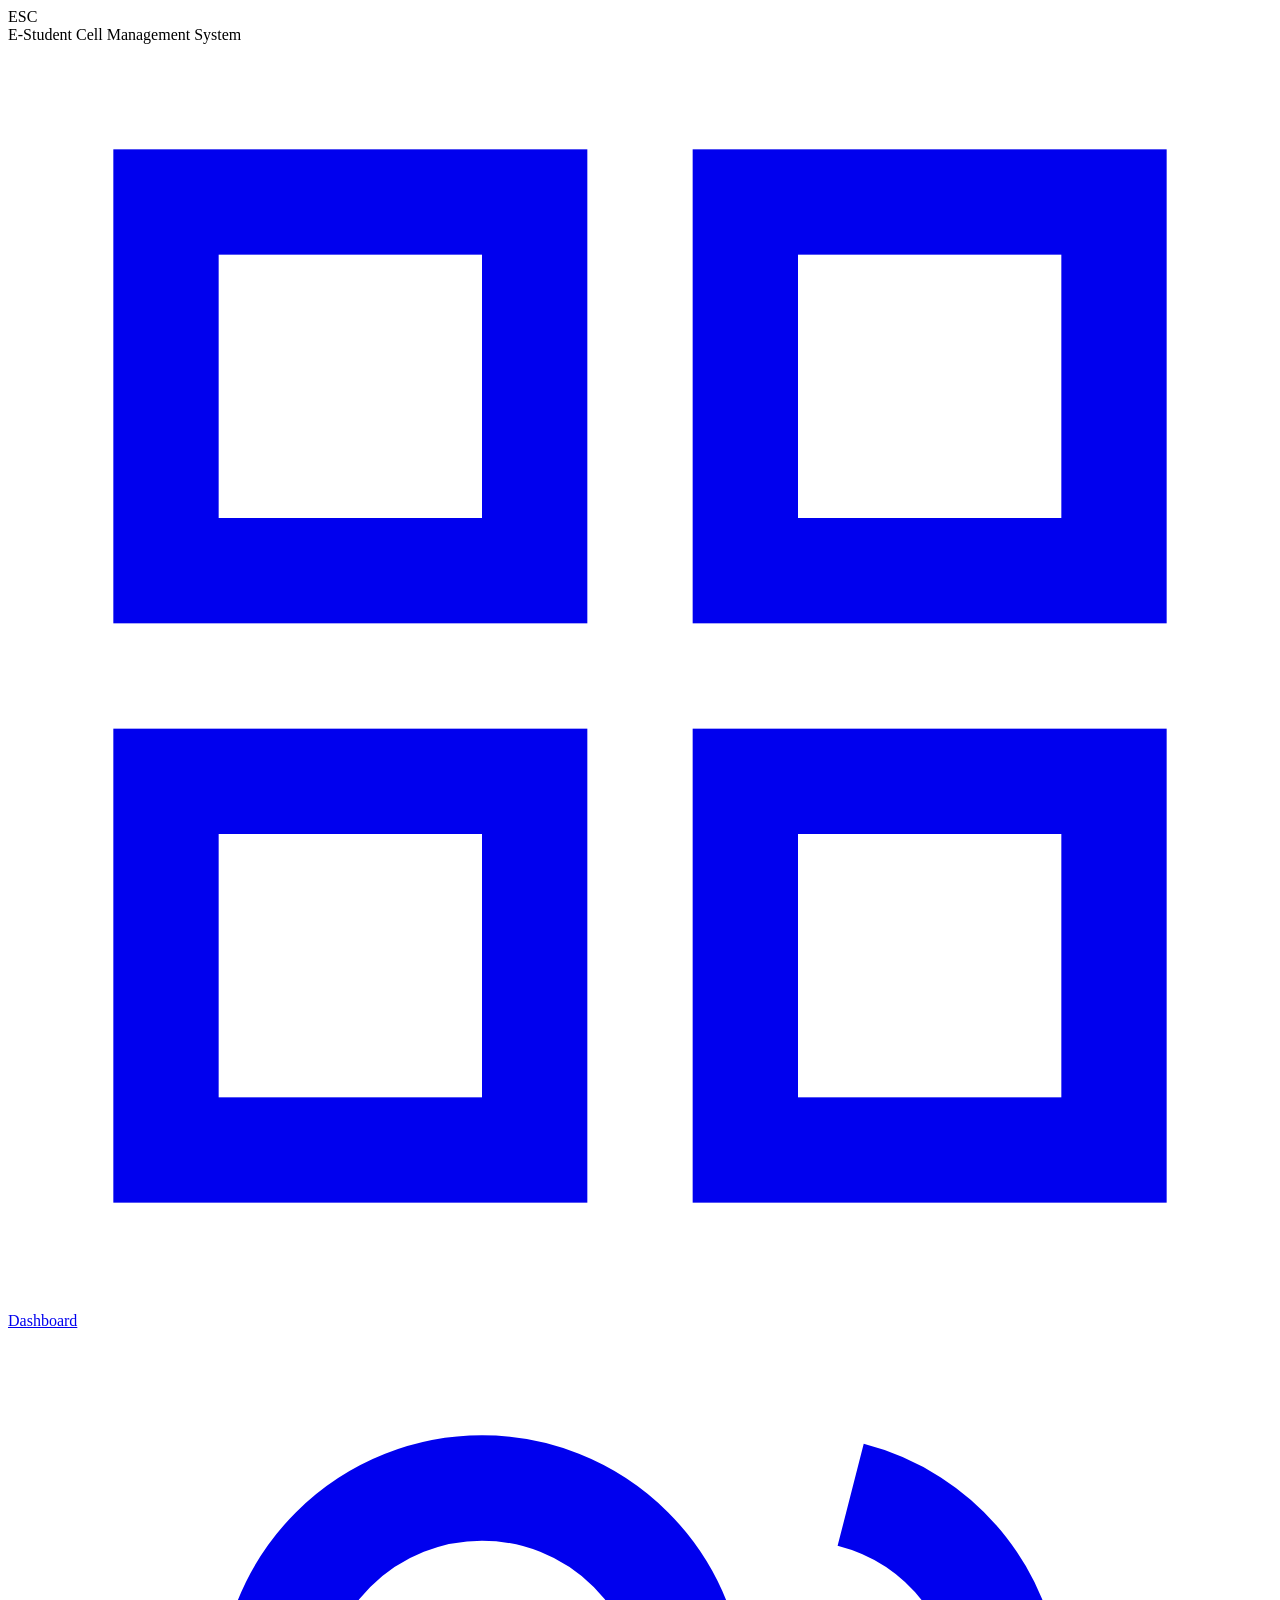
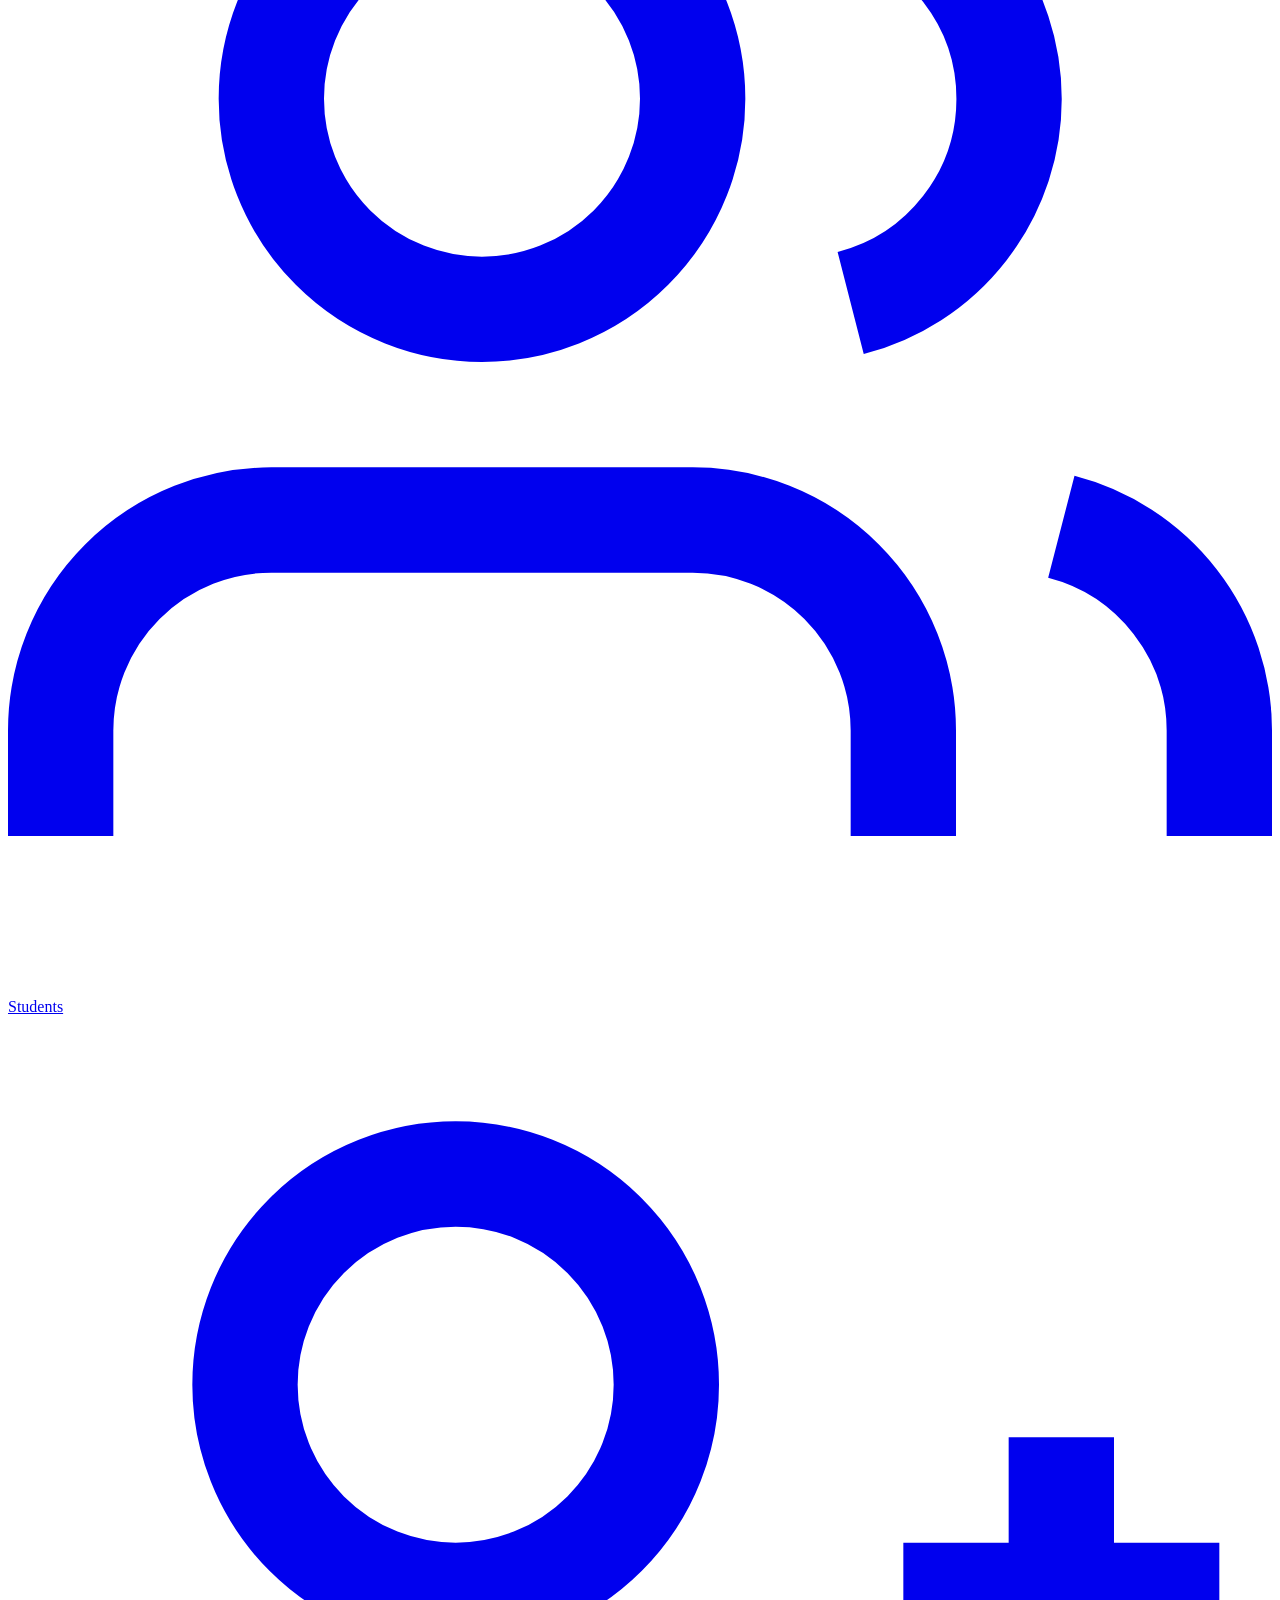
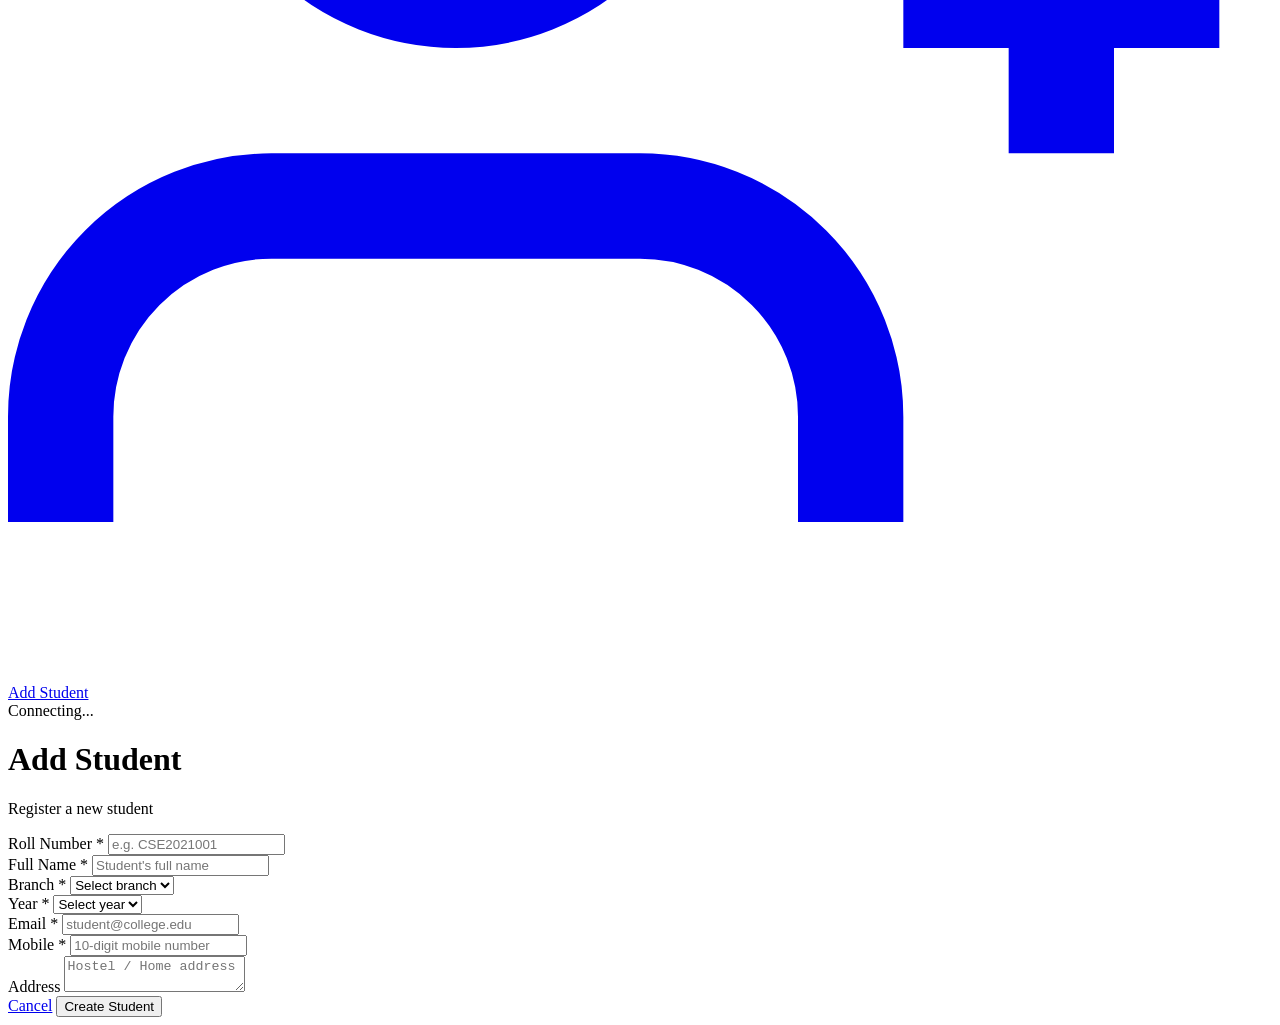
==== frontend/add-student.html @ ac617333 "frontend demo" ====
<!DOCTYPE html>
<html lang="en">
<head>
  <meta charset="UTF-8" />
  <meta name="viewport" content="width=device-width, initial-scale=1.0"/>
  <title>Add Student — E-Student Cell</title>
  <link rel="stylesheet" href="css/style.css" />
  <link href="https://fonts.googleapis.com/css2?family=Syne:wght@400;600;700;800&family=DM+Mono:wght@400;500&family=Instrument+Sans:wght@400;500;600&display=swap" rel="stylesheet"/>
</head>
<body>

  <div class="app-shell">
    <aside class="sidebar">
      <div class="sidebar-brand">
        <div class="brand-mark">ESC</div>
        <div class="brand-text">
          <span class="brand-title">E-Student Cell</span>
          <span class="brand-sub">Management System</span>
        </div>
      </div>
      <nav class="sidebar-nav">
        <a href="index.html" class="nav-item">
          <svg viewBox="0 0 24 24" fill="none" stroke="currentColor" stroke-width="2"><rect x="3" y="3" width="7" height="7"/><rect x="14" y="3" width="7" height="7"/><rect x="3" y="14" width="7" height="7"/><rect x="14" y="14" width="7" height="7"/></svg>
          Dashboard
        </a>
        <a href="students.html" class="nav-item">
          <svg viewBox="0 0 24 24" fill="none" stroke="currentColor" stroke-width="2"><path d="M17 21v-2a4 4 0 0 0-4-4H5a4 4 0 0 0-4 4v2"/><circle cx="9" cy="7" r="4"/><path d="M23 21v-2a4 4 0 0 0-3-3.87"/><path d="M16 3.13a4 4 0 0 1 0 7.75"/></svg>
          Students
        </a>
        <a href="add-student.html" class="nav-item active">
          <svg viewBox="0 0 24 24" fill="none" stroke="currentColor" stroke-width="2"><path d="M16 21v-2a4 4 0 0 0-4-4H5a4 4 0 0 0-4 4v2"/><circle cx="8.5" cy="7" r="4"/><line x1="20" y1="8" x2="20" y2="14"/><line x1="23" y1="11" x2="17" y2="11"/></svg>
          Add Student
        </a>
      </nav>
      <div class="sidebar-footer">
        <div class="api-status" id="apiStatus">
          <span class="status-dot"></span>
          <span class="status-text">Connecting...</span>
        </div>
      </div>
    </aside>

    <main class="main-content">
      <header class="page-header">
        <div>
          <h1 class="page-title">Add Student</h1>
          <p class="page-subtitle">Register a new student</p>
        </div>
      </header>

      <div class="form-card">
        <div id="formAlert"></div>

        <div class="form-grid">
          <div class="form-group">
            <label class="form-label">Roll Number <span class="required">*</span></label>
            <input type="text" id="roll_number" class="form-input" placeholder="e.g. CSE2021001" />
          </div>
          <div class="form-group">
            <label class="form-label">Full Name <span class="required">*</span></label>
            <input type="text" id="name" class="form-input" placeholder="Student's full name" />
          </div>
          <div class="form-group">
            <label class="form-label">Branch <span class="required">*</span></label>
            <select id="branch" class="form-input">
              <option value="">Select branch</option>
              <option value="CSE">CSE</option>
              <option value="ECE">ECE</option>
              <option value="ME">ME</option>
              <option value="CE">CE</option>
              <option value="EE">EE</option>
            </select>
          </div>
          <div class="form-group">
            <label class="form-label">Year <span class="required">*</span></label>
            <select id="year" class="form-input">
              <option value="">Select year</option>
              <option value="1">1st Year</option>
              <option value="2">2nd Year</option>
              <option value="3">3rd Year</option>
              <option value="4">4th Year</option>
            </select>
          </div>
          <div class="form-group">
            <label class="form-label">Email <span class="required">*</span></label>
            <input type="email" id="email" class="form-input" placeholder="student@college.edu" />
          </div>
          <div class="form-group">
            <label class="form-label">Mobile <span class="required">*</span></label>
            <input type="text" id="mobile" class="form-input" placeholder="10-digit mobile number" />
          </div>
          <div class="form-group form-group-full">
            <label class="form-label">Address</label>
            <textarea id="address" class="form-input form-textarea" placeholder="Hostel / Home address"></textarea>
          </div>
        </div>

        <div class="form-actions">
          <a href="students.html" class="btn btn-ghost">Cancel</a>
          <button class="btn btn-primary" id="submitBtn">Create Student</button>
        </div>
      </div>
    </main>
  </div>

  <script src="js/api.js"></script>
  <script src="js/pages/add-student.js"></script>
</body>
</html>
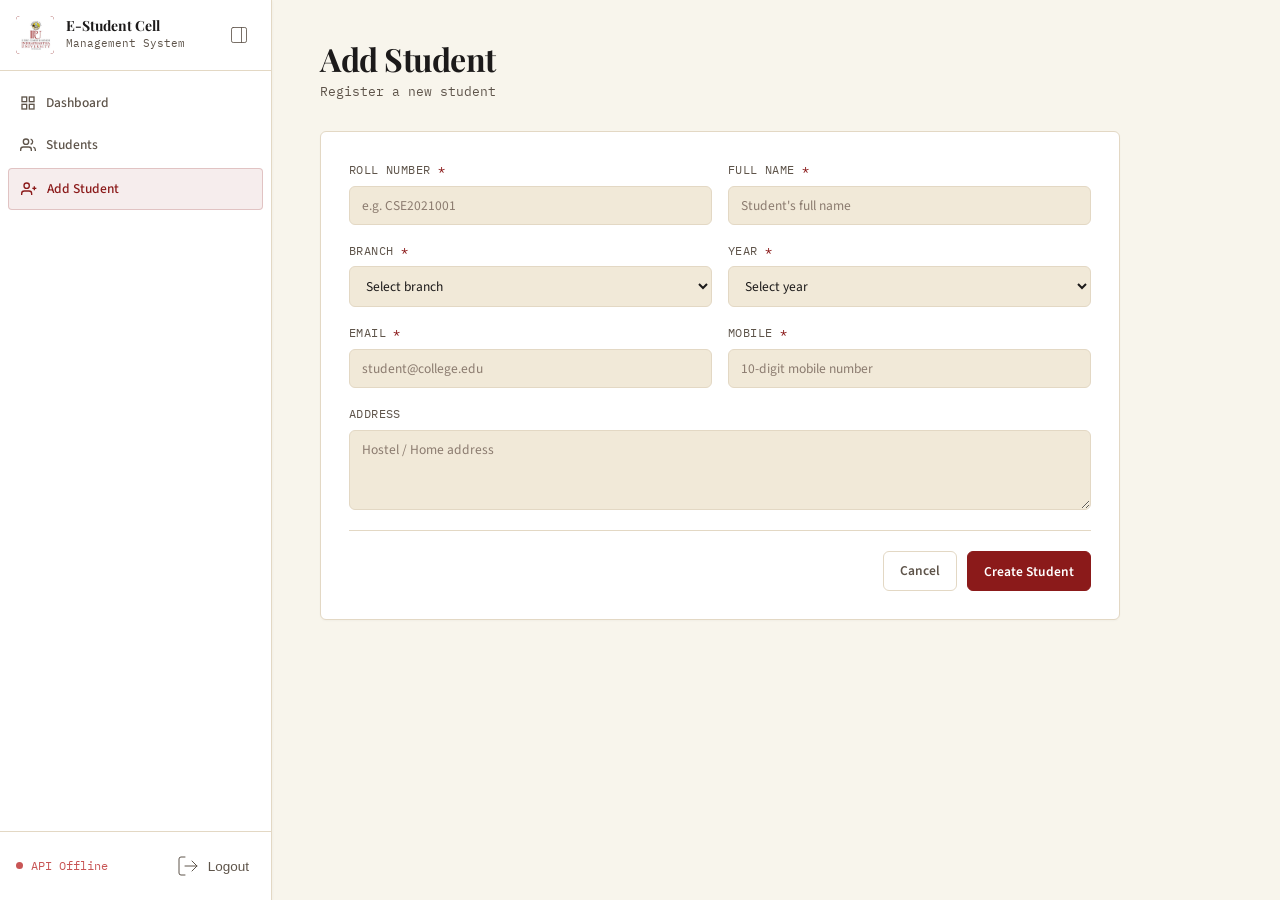
==== commit 263271c6: "Frontend" ====
--- a/frontend/add-student.html
+++ b/frontend/add-student.html
@@ -2,49 +2,65 @@
 <html lang="en">
 <head>
   <meta charset="UTF-8" />
+  <link rel="icon" type="image/jpeg" href="ipu.jpg"/>
   <meta name="viewport" content="width=device-width, initial-scale=1.0"/>
   <title>Add Student — E-Student Cell</title>
   <link rel="stylesheet" href="css/style.css" />
-  <link href="https://fonts.googleapis.com/css2?family=Syne:wght@400;600;700;800&family=DM+Mono:wght@400;500&family=Instrument+Sans:wght@400;500;600&display=swap" rel="stylesheet"/>
+  <link href="https://fonts.googleapis.com/css2?family=Playfair+Display:wght@400;600;700&family=Source+Sans+3:wght@400;500;600&family=IBM+Plex+Mono:wght@400;500&display=swap" rel="stylesheet"/>
 </head>
 <body>
 
   <div class="app-shell">
     <aside class="sidebar">
       <div class="sidebar-brand">
-        <div class="brand-mark">ESC</div>
-        <div class="brand-text">
-          <span class="brand-title">E-Student Cell</span>
-          <span class="brand-sub">Management System</span>
+        <div class="sidebar-brand-info">
+          <div class="brand-mark">
+            <img src="ipu.jpg" alt="ESC Logo" class="brand-logo"/>
+          </div>
+          <div class="brand-text">
+            <span class="brand-title">E-Student Cell</span>
+            <span class="brand-sub">Management System</span>
+          </div>
         </div>
+        <button class="sidebar-toggle" id="sidebarToggle" aria-label="Toggle Sidebar">
+          <svg xmlns="http://www.w3.org/2000/svg" width="24" height="24" viewBox="0 0 24 24" fill="none" stroke="currentColor" stroke-width="1" stroke-linecap="round" stroke-linejoin="round"><rect width="18" height="18" x="3" y="3" rx="2"/><path d="M15 3v18"/></svg>
+        </button>
       </div>
       <nav class="sidebar-nav">
         <a href="index.html" class="nav-item">
           <svg viewBox="0 0 24 24" fill="none" stroke="currentColor" stroke-width="2"><rect x="3" y="3" width="7" height="7"/><rect x="14" y="3" width="7" height="7"/><rect x="3" y="14" width="7" height="7"/><rect x="14" y="14" width="7" height="7"/></svg>
-          Dashboard
+          <span class="nav-item-label">Dashboard</span>
         </a>
         <a href="students.html" class="nav-item">
           <svg viewBox="0 0 24 24" fill="none" stroke="currentColor" stroke-width="2"><path d="M17 21v-2a4 4 0 0 0-4-4H5a4 4 0 0 0-4 4v2"/><circle cx="9" cy="7" r="4"/><path d="M23 21v-2a4 4 0 0 0-3-3.87"/><path d="M16 3.13a4 4 0 0 1 0 7.75"/></svg>
-          Students
+          <span class="nav-item-label">Students</span>
         </a>
         <a href="add-student.html" class="nav-item active">
           <svg viewBox="0 0 24 24" fill="none" stroke="currentColor" stroke-width="2"><path d="M16 21v-2a4 4 0 0 0-4-4H5a4 4 0 0 0-4 4v2"/><circle cx="8.5" cy="7" r="4"/><line x1="20" y1="8" x2="20" y2="14"/><line x1="23" y1="11" x2="17" y2="11"/></svg>
-          Add Student
+          <span class="nav-item-label">Add Student</span>
         </a>
       </nav>
       <div class="sidebar-footer">
-        <div class="api-status" id="apiStatus">
-          <span class="status-dot"></span>
-          <span class="status-text">Connecting...</span>
+        <div class="sidebar-footer-content">
+          <div class="api-status" id="apiStatus">
+            <span class="status-dot"></span>
+            <span class="status-text">Connecting...</span>
+          </div>
+          <button class="logout-btn" id="logoutBtn" aria-label="Logout">
+            <svg xmlns="http://www.w3.org/2000/svg" width="24" height="24" viewBox="0 0 24 24" fill="none" stroke="currentColor" stroke-width="1" stroke-linecap="round" stroke-linejoin="round"><path d="m16 17 5-5-5-5"/><path d="M21 12H9"/><path d="M9 21H5a2 2 0 0 1-2-2V5a2 2 0 0 1 2-2h4"/></svg>
+            <span class="logout-text">Logout</span>
+          </button>
         </div>
       </div>
     </aside>
 
     <main class="main-content">
       <header class="page-header">
-        <div>
-          <h1 class="page-title">Add Student</h1>
-          <p class="page-subtitle">Register a new student</p>
+        <div class="header-left">
+          <div>
+            <h1 class="page-title">Add Student</h1>
+            <p class="page-subtitle">Register a new student</p>
+          </div>
         </div>
       </header>
 
@@ -64,11 +80,11 @@
             <label class="form-label">Branch <span class="required">*</span></label>
             <select id="branch" class="form-input">
               <option value="">Select branch</option>
-              <option value="CSE">CSE</option>
-              <option value="ECE">ECE</option>
-              <option value="ME">ME</option>
-              <option value="CE">CE</option>
-              <option value="EE">EE</option>
+              <option value="AIDS">AIDS</option>
+              <option value="AIML">AIML</option>
+              <option value="AR">AR</option>
+              <option value="IIOT">IIOT</option>
+              
             </select>
           </div>
           <div class="form-group">
--- a/frontend/css/style.css
+++ b/frontend/css/style.css
@@ -0,0 +1,1224 @@
+
+:root {
+  /* Color System - Warm Editorial Palette */
+  --bg: #F8F5EC;
+  --bg-2: #FFFFFF;
+  --bg-3: #F1E9D8;
+  --border: #E3D8C4;
+  --border-light: #E3D8C4;
+  --text: #1C1A1A;
+  --text-muted: #5E544A;
+  --text-dim: #8B7B6F;
+  --accent: #8B1A1A;
+  --accent-dim: rgba(139, 26, 26, 0.08);
+  --accent-hover: #A63030;
+  --accent-secondary: #C8A243;
+  --danger: #C85555;
+  --danger-dim: rgba(200, 85, 85, 0.1);
+  --success: #4A7C59;
+  --success-dim: rgba(74, 124, 89, 0.1);
+  --sidebar-w-expanded: 272px;
+  --sidebar-w-collapsed: 76px;
+  --sidebar-w: var(--sidebar-w-expanded);
+  --radius: 6px;
+  --font-display: 'Playfair Display', serif;
+  --font-body: 'Source Sans 3', sans-serif;
+  --font-mono: 'IBM Plex Mono', monospace;
+}
+
+*, *::before, *::after { box-sizing: border-box; margin: 0; padding: 0; }
+
+body {
+  background: var(--bg);
+  color: var(--text);
+  font-family: var(--font-body);
+  font-size: 15px;
+  line-height: 1.65;
+  min-height: 100vh;
+  position: relative;
+}
+
+/* Mobile sidebar overlay backdrop */
+@media (max-width: 980px) {
+  body::before {
+    content: '';
+    position: fixed;
+    inset: 0;
+    background: rgba(0, 0, 0, 0);
+    pointer-events: none;
+    transition: background 0.3s ease, pointer-events 0.3s ease;
+    z-index: 99;
+  }
+  
+  body.sidebar-open::before {
+    background: rgba(0, 0, 0, 0.25);
+    pointer-events: all;
+  }
+}
+
+a { color: inherit; text-decoration: none; }
+
+.app-shell {
+  display: flex;
+  min-height: 100vh;
+}
+
+.sidebar {
+  width: var(--sidebar-w);
+  background: var(--bg-2);
+  border-right: 1px solid var(--border);
+  display: flex;
+  flex-direction: column;
+  position: fixed;
+  top: 0; left: 0; bottom: 0;
+  z-index: 50;
+  transition: width 0.3s cubic-bezier(0.4, 0, 0.2, 1);
+  box-shadow: 0 1px 3px rgba(28, 26, 26, 0.05);
+  overflow: hidden;
+}
+
+.sidebar.collapsed {
+  --sidebar-w: var(--sidebar-w-collapsed);
+}
+
+.sidebar.hidden {
+  transform: translateX(-100%);
+}
+
+.sidebar.mobile-drawer {
+  position: fixed;
+  width: 100%;
+  max-width: 320px;
+  transform: translateX(-100%);
+  transition: transform 0.3s cubic-bezier(0.4, 0, 0.2, 1);
+  z-index: 999;
+}
+
+.sidebar.mobile-drawer.visible {
+  transform: translateX(0);
+}
+
+.sidebar-brand {
+  display: flex;
+  align-items: center;
+  gap: 12px;
+  padding: 16px;
+  border-bottom: 1px solid var(--border);
+  justify-content: space-between;
+  flex-shrink: 0;
+  transition: padding 0.3s cubic-bezier(0.4, 0, 0.2, 1), justify-content 0.3s cubic-bezier(0.4, 0, 0.2, 1);
+}
+
+.sidebar.collapsed .sidebar-brand {
+  justify-content: center;
+  padding: 16px 12px;
+  gap: 0;
+}
+
+.sidebar-brand-info {
+  display: flex;
+  align-items: center;
+  gap: 12px;
+  min-width: 0;
+  flex: 1;
+  transition: flex 0.3s cubic-bezier(0.4, 0, 0.2, 1);
+}
+
+.sidebar.collapsed .sidebar-brand-info {
+  flex: 0;
+  gap: 0;
+  justify-content: center;
+}
+
+.brand-text {
+  display: flex;
+  flex-direction: column;
+  transition: opacity 0.2s;
+}
+
+.sidebar.collapsed .brand-text {
+  display: none;
+}
+
+.sidebar-toggle {
+  background: none;
+  border: none;
+  color: var(--text-muted);
+  cursor: pointer;
+  padding: 6px;
+  border-radius: 8px;
+  transition: all 0.2s;
+  display: flex;
+  align-items: center;
+  justify-content: center;
+  flex-shrink: 0;
+}
+
+.sidebar-toggle:hover {
+  color: var(--accent);
+}
+
+.sidebar-toggle:active {
+  background: var(--accent-dim);
+}
+
+.sidebar-toggle svg {
+  width: 20px;
+  height: 20px;
+}
+
+.sidebar.collapsed .sidebar-toggle {
+  width: 40px;
+  height: 40px;
+  padding: 8px;
+  background: transparent;
+  border-radius: 10px;
+  transition: all 0.2s;
+  display: none;
+}
+
+.sidebar.collapsed .sidebar-brand:hover .sidebar-toggle {
+  display: flex;
+}
+
+.sidebar.collapsed .sidebar-toggle:hover {
+  color: var(--accent);
+}
+
+.brand-mark {
+  width: 38px;
+  height: 38px;
+  background: var(--accent);
+  color: #FFFFFF;
+  font-family: var(--font-display);
+  font-weight: 700;
+  font-size: 16px;
+  display: flex;
+  align-items: center;
+  justify-content: center;
+  border-radius: 4px;
+  flex-shrink: 0;
+  letter-spacing: 0.5px;
+  overflow: hidden;
+}
+
+.brand-logo {
+  width: 100%;
+  height: 100%;
+  border-radius: 4px;
+  object-fit: cover;
+}
+.brand-text {
+  display: flex;
+  flex-direction: column;
+}
+
+.brand-title {
+  font-family: var(--font-display);
+  font-weight: 700;
+  font-size: 14px;
+  color: var(--text);
+  line-height: 1.2;
+}
+
+.brand-sub {
+  font-size: 11px;
+  color: var(--text-muted);
+  font-family: var(--font-mono);
+}
+
+.sidebar-nav {
+  padding: 12px 8px;
+  display: flex;
+  flex-direction: column;
+  gap: 2px;
+  flex: 1;
+  overflow-y: auto;
+}
+
+.sidebar.collapsed .sidebar-nav {
+  padding: 8px 6px;
+}
+
+.nav-item {
+  display: flex;
+  align-items: center;
+  gap: 10px;
+  padding: 9px 12px;
+  border-radius: 4px;
+  color: var(--text-muted);
+  font-size: 13.5px;
+  font-weight: 500;
+  transition: all 0.2s;
+  cursor: pointer;
+}
+
+.sidebar.collapsed .nav-item {
+  padding: 9px 16px;
+  justify-content: center;
+  gap: 0;
+}
+
+.nav-item svg {
+  width: 16px;
+  height: 16px;
+  flex-shrink: 0;
+}
+
+.nav-item-label {
+  white-space: nowrap;
+  overflow: hidden;
+  text-overflow: ellipsis;
+  transition: opacity 0.2s;
+}
+
+.sidebar.collapsed .nav-item-label {
+  display: none;
+}
+
+.nav-item:hover {
+  background: var(--bg-3);
+  color: var(--text);
+}
+
+.nav-item.active {
+  background: var(--accent-dim);
+  color: var(--accent);
+  border: 1px solid rgba(139, 26, 26, 0.2);
+}
+
+.sidebar.collapsed .nav-item {
+  border: none;
+}
+
+.sidebar-footer {
+  padding: 16px;
+  border-top: 1px solid var(--border);
+  flex-shrink: 0;
+}
+
+.sidebar.collapsed .sidebar-footer {
+  padding: 12px 8px;
+}
+
+.api-status {
+  display: flex;
+  align-items: center;
+  gap: 8px;
+  font-size: 12px;
+  font-family: var(--font-mono);
+  color: var(--text-muted);
+  white-space: nowrap;
+}
+
+.sidebar.collapsed .api-status {
+  justify-content: center;
+  gap: 4px;
+}
+
+.logout-btn {
+  background: none;
+  border: none;
+  color: var(--text-muted);
+  cursor: pointer;
+  padding: 6px;
+  border-radius: 6px;
+  display: flex;
+  align-items: center;
+  justify-content: center;
+  gap: 8px;
+  transition: all 0.2s;
+}
+
+.logout-btn:hover {
+  color: var(--danger);
+}
+
+.logout-text {
+  font-size: 13.5px;
+  font-weight: 500;
+  white-space: nowrap;
+  transition: opacity 0.2s;
+}
+
+.sidebar.collapsed .logout-text {
+  display: none;
+}
+
+.sidebar-footer-content {
+  display: flex;
+  align-items: center;
+  justify-content: space-between;
+  gap: 8px;
+}
+
+.sidebar.collapsed .sidebar-footer-content {
+  flex-direction: column;
+  justify-content: center;
+}
+
+.status-text {
+  transition: opacity 0.2s;
+}
+
+.sidebar.collapsed .status-text {
+  display: none;
+}
+
+.status-dot {
+  width: 7px;
+  height: 7px;
+  border-radius: 50%;
+  background: var(--text-dim);
+  transition: background 0.3s;
+}
+
+.api-status.online .status-dot { background: var(--success); }
+.api-status.online .status-text { color: var(--success); }
+.api-status.offline .status-dot { background: var(--danger); }
+.api-status.offline .status-text { color: var(--danger); }
+
+.main-content {
+  margin-left: var(--sidebar-w);
+  flex: 1;
+  padding: 40px 48px;
+  max-width: calc(100vw - var(--sidebar-w));
+  transition: margin-left 0.3s cubic-bezier(0.4, 0, 0.2, 1), max-width 0.3s cubic-bezier(0.4, 0, 0.2, 1);
+}
+
+.main-content.expanded {
+  margin-left: 0;
+  max-width: 100vw;
+}
+
+.header-left {
+  display: flex;
+  align-items: flex-start;
+}
+
+.page-header {
+  display: flex;
+  align-items: flex-start;
+  justify-content: space-between;
+  margin-bottom: 28px;
+  gap: 16px;
+}
+
+.back-link {
+  font-size: 12px;
+  color: var(--text-muted);
+  font-family: var(--font-mono);
+  display: block;
+  margin-bottom: 8px;
+  transition: color 0.2s;
+  letter-spacing: 0.3px;
+}
+
+.back-link:hover { color: var(--accent); }
+
+.page-title {
+  font-family: var(--font-display);
+  font-size: 32px;
+  font-weight: 700;
+  color: var(--text);
+  line-height: 1.2;
+  letter-spacing: -0.5px;
+}
+
+.page-subtitle {
+  color: var(--text-muted);
+  font-size: 13px;
+  margin-top: 3px;
+  font-family: var(--font-mono);
+}
+
+.header-actions {
+  display: flex;
+  gap: 10px;
+  align-items: center;
+}
+
+.btn {
+  display: inline-flex;
+  align-items: center;
+  gap: 6px;
+  padding: 8px 16px;
+  border-radius: var(--radius);
+  font-size: 13.5px;
+  font-weight: 600;
+  font-family: var(--font-body);
+  cursor: pointer;
+  border: 1px solid transparent;
+  transition: all 0.15s;
+  white-space: nowrap;
+}
+
+.btn-primary {
+  background: var(--accent);
+  color: #FFFFFF;
+  border-color: var(--accent);
+}
+
+.btn-primary:hover {
+  background: var(--accent-hover);
+  border-color: var(--accent-hover);
+}
+
+.btn-ghost {
+  background: transparent;
+  color: var(--text-muted);
+  border-color: var(--border);
+}
+
+.btn-ghost:hover {
+  background: var(--bg-3);
+  color: var(--text);
+  border-color: var(--border-light);
+}
+
+.btn-danger {
+  background: var(--danger);
+  color: #fff;
+  border-color: var(--danger);
+}
+
+.btn-danger:hover {
+  background: #c94444;
+}
+
+.btn-sm {
+  padding: 5px 12px;
+  font-size: 12.5px;
+}
+
+.stats-grid {
+  display: grid;
+  grid-template-columns: repeat(4, 1fr);
+  gap: 16px;
+  margin-bottom: 28px;
+}
+
+.stat-card {
+  background: var(--bg-2);
+  border: 1px solid var(--border);
+  border-radius: var(--radius);
+  padding: 20px;
+  transition: border-color 0.15s, box-shadow 0.15s;
+  box-shadow: 0 1px 2px rgba(28, 26, 26, 0.03);
+}
+
+.stat-card:hover {
+  border-color: var(--text-dim);
+  box-shadow: 0 2px 4px rgba(28, 26, 26, 0.06);
+}
+
+.stat-card.loading .stat-value {
+  animation: pulse 1.5s infinite;
+}
+
+@keyframes pulse {
+  0%, 100% { opacity: 1; }
+  50% { opacity: 0.3; }
+}
+
+.stat-label {
+  font-size: 11.5px;
+  color: var(--text-muted);
+  font-family: var(--font-mono);
+  text-transform: uppercase;
+  letter-spacing: 0.5px;
+  margin-bottom: 8px;
+}
+
+.stat-value {
+  font-family: var(--font-display);
+  font-size: 32px;
+  font-weight: 700;
+  color: var(--accent);
+  line-height: 1;
+}
+
+.charts-row {
+  display: grid;
+  grid-template-columns: 1fr 1fr;
+  gap: 16px;
+  margin-bottom: 16px;
+}
+
+.chart-card {
+  background: var(--bg-2);
+  border: 1px solid var(--border);
+  border-radius: var(--radius);
+  padding: 20px 24px;
+  box-shadow: 0 1px 2px rgba(28, 26, 26, 0.03);
+}
+
+.chart-title {
+  font-family: var(--font-display);
+  font-size: 14px;
+  font-weight: 600;
+  color: var(--text);
+  margin-bottom: 16px;
+}
+
+.bar-chart {
+  display: flex;
+  flex-direction: column;
+  gap: 8px;
+}
+
+.bar-row {
+  display: flex;
+  align-items: center;
+  gap: 10px;
+}
+
+.bar-label {
+  font-family: var(--font-mono);
+  font-size: 11.5px;
+  color: var(--text-muted);
+  width: 80px;
+  flex-shrink: 0;
+}
+
+.bar-track {
+  flex: 1;
+  height: 6px;
+  background: var(--bg-3);
+  border-radius: 3px;
+  overflow: hidden;
+}
+
+.bar-fill {
+  height: 100%;
+  background: var(--accent);
+  border-radius: 3px;
+  transition: width 0.6s cubic-bezier(0.4, 0, 0.2, 1);
+}
+
+.bar-count {
+  font-family: var(--font-mono);
+  font-size: 11.5px;
+  color: var(--text-muted);
+  width: 28px;
+  text-align: right;
+  flex-shrink: 0;
+}
+
+.filters-bar {
+  display: flex;
+  align-items: flex-end;
+  gap: 12px;
+  margin-bottom: 20px;
+  flex-wrap: wrap;
+}
+
+.filter-group {
+  display: flex;
+  flex-direction: column;
+  gap: 5px;
+}
+
+.filter-label {
+  font-size: 11.5px;
+  color: var(--text-muted);
+  font-family: var(--font-mono);
+  text-transform: uppercase;
+  letter-spacing: 0.4px;
+}
+
+.filter-select {
+  background: var(--bg-2);
+  border: 1px solid var(--border);
+  border-radius: var(--radius);
+  color: var(--text);
+  padding: 7px 12px;
+  font-size: 13.5px;
+  font-family: var(--font-body);
+  cursor: pointer;
+  min-width: 150px;
+}
+
+.filter-select:focus {
+  outline: none;
+  border-color: var(--accent);
+  box-shadow: 0 0 0 3px var(--accent-dim);
+}
+
+.table-card {
+  background: var(--bg-2);
+  border: 1px solid var(--border);
+  border-radius: var(--radius);
+  overflow: hidden;
+  box-shadow: 0 1px 2px rgba(28, 26, 26, 0.03);
+}
+
+.data-table {
+  width: 100%;
+  border-collapse: collapse;
+}
+
+.data-table th {
+  background: var(--bg-3);
+  padding: 11px 16px;
+  text-align: left;
+  font-size: 11px;
+  font-family: var(--font-mono);
+  color: var(--text-muted);
+  text-transform: uppercase;
+  letter-spacing: 0.8px;
+  border-bottom: 1px solid var(--border);
+  font-weight: 600;
+}
+
+.data-table td {
+  padding: 12px 16px;
+  border-bottom: 1px solid var(--border);
+  font-size: 13.5px;
+  color: var(--text);
+  vertical-align: middle;
+}
+
+.data-table tr:last-child td { border-bottom: none; }
+
+.data-table tbody tr {
+  transition: background 0.15s;
+}
+
+.data-table tbody tr:hover {
+  background: var(--bg-3);
+}
+
+.table-empty {
+  text-align: center;
+  color: var(--text-muted);
+  padding: 40px !important;
+  font-family: var(--font-mono);
+  font-size: 13px;
+}
+
+.roll-badge {
+  font-family: var(--font-mono);
+  font-size: 12px;
+  background: var(--bg-3);
+  border: 1px solid var(--border);
+  padding: 2px 8px;
+  border-radius: 4px;
+  color: var(--accent);
+}
+
+.year-badge {
+  font-family: var(--font-mono);
+  font-size: 12px;
+  color: var(--text-muted);
+}
+
+.branch-badge {
+  font-family: var(--font-mono);
+  font-size: 12px;
+  padding: 2px 8px;
+  border-radius: 4px;
+  background: var(--accent-dim);
+  color: var(--accent);
+  border: 1px solid rgba(240,165,0,0.2);
+}
+
+.action-btns {
+  display: flex;
+  gap: 6px;
+}
+
+.form-card {
+  background: var(--bg-2);
+  border: 1px solid var(--border);
+  border-radius: var(--radius);
+  padding: 28px;
+  max-width: 800px;
+  box-shadow: 0 1px 2px rgba(28, 26, 26, 0.03);
+}
+
+.form-grid {
+  display: grid;
+  grid-template-columns: 1fr 1fr;
+  gap: 16px;
+}
+
+.form-group {
+  display: flex;
+  flex-direction: column;
+  gap: 6px;
+}
+
+.form-group-full {
+  grid-column: 1 / -1;
+}
+
+.form-label {
+  font-size: 12px;
+  color: var(--text-muted);
+  font-family: var(--font-mono);
+  text-transform: uppercase;
+  letter-spacing: 0.4px;
+}
+
+.required { color: var(--accent); }
+
+.form-input {
+  background: var(--bg-3);
+  border: 1px solid var(--border);
+  border-radius: var(--radius);
+  color: var(--text);
+  padding: 9px 12px;
+  font-size: 13.5px;
+  font-family: var(--font-body);
+  transition: border-color 0.2s, box-shadow 0.2s;
+  width: 100%;
+}
+
+.form-input:focus {
+  outline: none;
+  border-color: var(--accent);
+  box-shadow: 0 0 0 3px var(--accent-dim);
+}
+
+.form-input::placeholder { color: var(--text-dim); }
+
+.form-textarea {
+  resize: vertical;
+  min-height: 80px;
+}
+
+.form-actions {
+  display: flex;
+  gap: 10px;
+  justify-content: flex-end;
+  margin-top: 20px;
+  padding-top: 20px;
+  border-top: 1px solid var(--border);
+}
+
+.alert {
+  padding: 12px 16px;
+  border-radius: var(--radius);
+  font-size: 13.5px;
+  margin-bottom: 16px;
+  display: flex;
+  align-items: center;
+  gap: 8px;
+}
+
+.alert-success {
+  background: var(--success-dim);
+  border: 1px solid rgba(62, 207, 142, 0.3);
+  color: var(--success);
+}
+
+.alert-error {
+  background: var(--danger-dim);
+  border: 1px solid rgba(224, 85, 85, 0.3);
+  color: var(--danger);
+}
+
+.tabs {
+  display: flex;
+  gap: 2px;
+  border-bottom: 1px solid var(--border);
+  margin-bottom: 20px;
+  overflow-x: auto;
+  scrollbar-width: none;
+}
+
+.tabs::-webkit-scrollbar { display: none; }
+
+.tab-btn {
+  padding: 9px 14px;
+  font-size: 12.5px;
+  font-family: var(--font-body);
+  font-weight: 500;
+  color: var(--text-muted);
+  background: transparent;
+  border: none;
+  cursor: pointer;
+  border-bottom: 2px solid transparent;
+  margin-bottom: -1px;
+  white-space: nowrap;
+  transition: all 0.2s;
+  letter-spacing: 0.2px;
+}
+
+.tab-btn:hover { color: var(--text); }
+
+.tab-btn:hover { color: var(--text); }
+
+.tab-btn.active {
+  color: var(--accent);
+  border-bottom-color: var(--accent);
+}
+
+.tab-panel { display: block; }
+.tab-panel.hidden { display: none; }
+
+.section-card {
+  background: var(--bg-2);
+  border: 1px solid var(--border);
+  border-radius: var(--radius);
+  padding: 24px;
+  margin-bottom: 16px;
+  box-shadow: 0 1px 2px rgba(28, 26, 26, 0.03);
+}
+
+.section-card.hidden { display: none; }
+
+.section-header {
+  display: flex;
+  align-items: center;
+  justify-content: space-between;
+  margin-bottom: 16px;
+}
+
+.section-title {
+  font-family: var(--font-display);
+  font-size: 18px;
+  font-weight: 700;
+  color: var(--text);
+  letter-spacing: -0.3px;
+}
+
+.info-grid {
+  display: grid;
+  grid-template-columns: repeat(3, 1fr);
+  gap: 16px;
+}
+
+.info-item {
+  display: flex;
+  flex-direction: column;
+  gap: 3px;
+}
+
+.info-label {
+  font-size: 11px;
+  color: var(--text-dim);
+  font-family: var(--font-mono);
+  text-transform: uppercase;
+  letter-spacing: 0.4px;
+}
+
+.info-value {
+  font-size: 14px;
+  color: var(--text);
+}
+
+.info-value.mono {
+  font-family: var(--font-mono);
+  font-size: 13px;
+}
+
+.bool-yes {
+  color: var(--success);
+  font-family: var(--font-mono);
+  font-size: 12px;
+}
+
+.bool-no {
+  color: var(--text-dim);
+  font-family: var(--font-mono);
+  font-size: 12px;
+}
+
+.no-data {
+  color: var(--text-dim);
+  font-family: var(--font-mono);
+  font-size: 13px;
+  padding: 12px 0;
+}
+
+.sem-grid {
+  display: grid;
+  grid-template-columns: repeat(4, 1fr);
+  gap: 12px;
+}
+
+.sem-block {
+  background: var(--bg-3);
+  border: 1px solid var(--border);
+  border-radius: 6px;
+  padding: 12px;
+}
+
+.sem-label {
+  font-size: 11px;
+  font-family: var(--font-mono);
+  color: var(--text-muted);
+  text-transform: uppercase;
+  letter-spacing: 0.4px;
+  margin-bottom: 8px;
+}
+
+.sem-block .form-group {
+  gap: 4px;
+}
+
+.sem-block .form-label {
+  font-size: 10.5px;
+}
+
+.sem-block .form-input {
+  padding: 6px 8px;
+  font-size: 12.5px;
+}
+
+.items-list {
+  display: flex;
+  flex-direction: column;
+  gap: 10px;
+  margin-bottom: 12px;
+}
+
+.item-row {
+  background: var(--bg-2);
+  border: 1px solid var(--border);
+  border-radius: 6px;
+  padding: 14px 16px;
+  display: flex;
+  justify-content: space-between;
+  align-items: flex-start;
+  gap: 16px;
+  box-shadow: 0 1px 2px rgba(28, 26, 26, 0.02);
+}
+
+.item-info {
+  flex: 1;
+}
+
+.item-title {
+  font-size: 14px;
+  font-weight: 500;
+  color: var(--text);
+  margin-bottom: 4px;
+}
+
+.item-meta {
+  font-size: 12px;
+  font-family: var(--font-mono);
+  color: var(--text-muted);
+  display: flex;
+  gap: 12px;
+  flex-wrap: wrap;
+}
+
+.item-actions {
+  display: flex;
+  gap: 6px;
+  flex-shrink: 0;
+}
+
+.modal-overlay {
+  position: fixed;
+  inset: 0;
+  background: rgba(28, 26, 26, 0.25);
+  display: flex;
+  align-items: center;
+  justify-content: center;
+  z-index: 100;
+  opacity: 0;
+  pointer-events: none;
+  transition: opacity 0.2s;
+}
+
+.modal-overlay.visible {
+  opacity: 1;
+  pointer-events: all;
+}
+
+.modal {
+  background: var(--bg-2);
+  border: 1px solid var(--border);
+  border-radius: 8px;
+  padding: 28px;
+  max-width: 400px;
+  width: 90%;
+  box-shadow: 0 10px 30px rgba(28, 26, 26, 0.15);
+}
+
+.modal-title {
+  font-family: var(--font-display);
+  font-size: 17px;
+  font-weight: 600;
+  margin-bottom: 10px;
+}
+
+.modal-text {
+  color: var(--text-muted);
+  font-size: 13.5px;
+  line-height: 1.6;
+  margin-bottom: 20px;
+}
+
+.modal-actions {
+  display: flex;
+  gap: 10px;
+  justify-content: flex-end;
+}
+
+.student-photo {
+  width: 36px;
+  height: 36px;
+  border-radius: 50%;
+  object-fit: cover;
+  border: 2px solid var(--border);
+  display: block;
+}
+
+.student-photo-placeholder {
+  width: 36px;
+  height: 36px;
+  border-radius: 50%;
+  background: var(--bg-3);
+  border: 2px solid var(--border);
+  display: flex;
+  align-items: center;
+  justify-content: center;
+  font-family: var(--font-display);
+  font-weight: 700;
+  font-size: 14px;
+  color: var(--accent);
+}
+
+.upload-section {
+  margin-top: 20px;
+  padding-top: 20px;
+  border-top: 1px solid var(--border);
+}
+
+.upload-title {
+  font-size: 13px;
+  font-family: var(--font-mono);
+  color: var(--text-muted);
+  text-transform: uppercase;
+  letter-spacing: 0.4px;
+  margin-bottom: 14px;
+}
+
+input[type="file"].form-input {
+  padding: 7px 10px;
+  cursor: pointer;
+  color: var(--text-muted);
+  font-size: 12.5px;
+}
+
+input[type="file"].form-input::-webkit-file-upload-button {
+  background: var(--bg);
+  border: 1px solid var(--border);
+  border-radius: 4px;
+  color: var(--text);
+  padding: 4px 10px;
+  font-size: 12px;
+  cursor: pointer;
+  margin-right: 10px;
+  font-family: var(--font-body);
+}
+
+.upload-success {
+  font-size: 12px;
+  font-family: var(--font-mono);
+  color: var(--success);
+  margin-top: 6px;
+}
+
+@media (max-width: 980px) {
+  .sidebar {
+    position: fixed;
+    width: 100%;
+    max-width: 280px;
+    transform: translateX(-100%);
+    transition: transform 0.3s cubic-bezier(0.4, 0, 0.2, 1);
+    z-index: 999;
+    --sidebar-w: 100%;
+  }
+  
+  .sidebar.visible {
+    transform: translateX(0);
+  }
+  
+  .sidebar.collapsed {
+    --sidebar-w: 100%;
+  }
+  
+  .sidebar-nav {
+    padding: 12px 8px;
+  }
+  
+  .nav-item-label {
+    display: inline;
+  }
+  
+  .sidebar.collapsed .nav-item-label {
+    display: inline;
+  }
+  
+  .sidebar.collapsed .nav-item {
+    padding: 9px 12px;
+    justify-content: flex-start;
+    gap: 10px;
+  }
+  
+  .sidebar-toggle {
+    display: flex;
+  }
+  
+  .sidebar.collapsed .sidebar-toggle {
+    display: flex;
+  }
+  
+  .sidebar-brand-info {
+    display: flex;
+  }
+  
+  .sidebar.collapsed .sidebar-brand-info {
+    display: flex;
+  }
+  
+  .status-text {
+    display: inline;
+  }
+  
+  .sidebar.collapsed .status-text {
+    display: inline;
+  }
+  
+  .main-content {
+    margin-left: 0;
+    max-width: 100vw;
+    padding: 24px 20px;
+  }
+  
+  .stats-grid { grid-template-columns: repeat(2, 1fr); }
+  .charts-row { grid-template-columns: 1fr; }
+  .info-grid { grid-template-columns: repeat(2, 1fr); }
+  .sem-grid { grid-template-columns: repeat(2, 1fr); }
+  
+  /* Modal backdrop for sidebar overlay */
+  .sidebar.visible::before {
+    content: '';
+    position: fixed;
+    inset: 0;
+    background: rgba(0, 0, 0, 0.25);
+    z-index: -1;
+  }
+}
+
+@media (max-width: 600px) {
+  .main-content { 
+    padding: 20px 16px; 
+  }
+  .stats-grid { grid-template-columns: 1fr; }
+  .form-grid { grid-template-columns: 1fr; }
+  .form-group-full { grid-column: 1; }
+  .page-title {
+    font-size: 24px;
+  }
+  .page-header {
+    margin-bottom: 20px;
+  }
+}
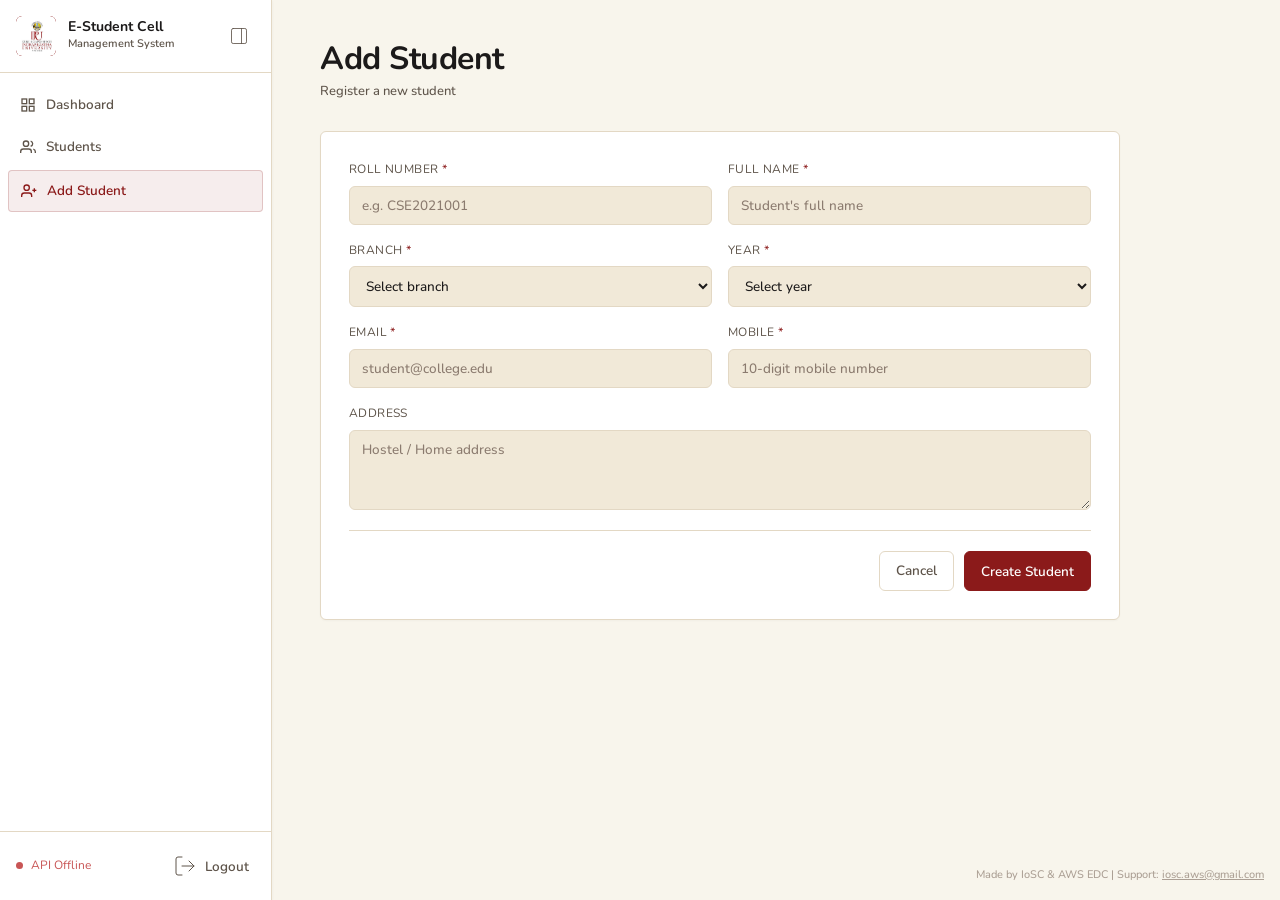
==== commit 88b15a63: "Merge pull request #24 from Waqar080206/main Student Part Done" ====
--- a/frontend/add-student.html
+++ b/frontend/add-student.html
@@ -6,7 +6,7 @@
   <meta name="viewport" content="width=device-width, initial-scale=1.0"/>
   <title>Add Student — E-Student Cell</title>
   <link rel="stylesheet" href="css/style.css" />
-  <link href="https://fonts.googleapis.com/css2?family=Playfair+Display:wght@400;600;700&family=Source+Sans+3:wght@400;500;600&family=IBM+Plex+Mono:wght@400;500&display=swap" rel="stylesheet"/>
+  <link href="https://fonts.googleapis.com/css2?family=Playfair+Display:wght@400;600;700&family=Source+Sans+3:wght@400;500;600&family=IBM+Plex+Mono:wght@400;500&family=Nunito:ital,wght@0,200..1000;1,200..1000&display=swap" rel="stylesheet"/>
 </head>
 <body>
 
@@ -40,6 +40,8 @@
           <span class="nav-item-label">Add Student</span>
         </a>
       </nav>
+      
+
       <div class="sidebar-footer">
         <div class="sidebar-footer-content">
           <div class="api-status" id="apiStatus">
@@ -56,6 +58,9 @@
 
     <main class="main-content">
       <header class="page-header">
+        <button class="mobile-menu-toggle" id="mobileMenuToggle" aria-label="Toggle Mobile Menu">
+          <svg xmlns="http://www.w3.org/2000/svg" width="24" height="24" viewBox="0 0 24 24" fill="none" stroke="currentColor" stroke-width="2" stroke-linecap="round" stroke-linejoin="round"><line x1="3" y1="6" x2="21" y2="6"/><line x1="3" y1="12" x2="21" y2="12"/><line x1="3" y1="18" x2="21" y2="18"/></svg>
+        </button>
         <div class="header-left">
           <div>
             <h1 class="page-title">Add Student</h1>
@@ -119,6 +124,8 @@
     </main>
   </div>
 
+  <footer class="universal-footer">Made by IoSC & AWS EDC | Support: <a href="mailto:iosc.aws@gmail.com" style="text-decoration: underline;">iosc.aws@gmail.com</a></footer>
+
   <script src="js/api.js"></script>
   <script src="js/pages/add-student.js"></script>
 </body>
--- a/frontend/css/style.css
+++ b/frontend/css/style.css
@@ -1,6 +1,6 @@
 
 :root {
-  /* Color System - Warm Editorial Palette */
+  /* Color System - Warm Editorial Palette (Light Mode) */
   --bg: #F8F5EC;
   --bg-2: #FFFFFF;
   --bg-3: #F1E9D8;
@@ -13,6 +13,7 @@
   --accent-dim: rgba(139, 26, 26, 0.08);
   --accent-hover: #A63030;
   --accent-secondary: #C8A243;
+  --btn-primary-text: #FFFFFF;
   --danger: #C85555;
   --danger-dim: rgba(200, 85, 85, 0.1);
   --success: #4A7C59;
@@ -21,9 +22,40 @@
   --sidebar-w-collapsed: 76px;
   --sidebar-w: var(--sidebar-w-expanded);
   --radius: 6px;
-  --font-display: 'Playfair Display', serif;
-  --font-body: 'Source Sans 3', sans-serif;
-  --font-mono: 'IBM Plex Mono', monospace;
+  --font-display: 'Nunito', sans-serif;
+  --font-body: 'Nunito', sans-serif;
+  --font-mono: 'Nunito', sans-serif;
+}
+
+:root.dark-mode {
+  /* Dark Mode - Premium Minimal SaaS Dashboard */
+  --bg: #0A0C10;           /* Near-black with subtle cool tint */
+  --bg-2: #12151C;         /* Main cards, slightly lighter */
+  --bg-3: #1A1D27;         /* Elevates elements, table headers */
+  --border: #242936;       /* Clean structured borders */
+  --border-light: #2D3343; /* Hover boundaries */
+  
+  /* Text Contrast - Maximum legibility */
+  --text: #F1F5F9;         /* Off-white for headings, primary stats */
+  --text-muted: #94A3B8;   /* Neutral slate for general labels & reading */
+  --text-dim: #64748B;     /* Subdued grey for subtle details */
+  
+  /* Primary Actions & Highlights */
+  --accent: #f0a500;       /* Amber for prime actions (the Add Student button) */
+  --accent-dim: rgba(240, 165, 0, 0.1); 
+  --accent-hover: #ffb81c; /* Bright pure yellow on hover */
+  --btn-primary-text: #000000;
+  
+  /* Secondary / Structural Tones - Reduced blue intensity */
+  --accent-secondary: #475569; 
+  --badge-bg: #1E293B;     /* Subtle tag background */
+  --badge-text: #CBD5E1;   /* Subtle tag text */
+  
+  /* Status Colors */
+  --danger: #EF4444;       
+  --danger-dim: rgba(239, 68, 68, 0.1);
+  --success: #10B981;
+  --success-dim: rgba(16, 185, 129, 0.1);
 }
 
 *, *::before, *::after { box-sizing: border-box; margin: 0; padding: 0; }
@@ -33,6 +65,7 @@
   color: var(--text);
   font-family: var(--font-body);
   font-size: 15px;
+  font-weight: 400;
   line-height: 1.65;
   min-height: 100vh;
   position: relative;
@@ -58,6 +91,23 @@
 
 a { color: inherit; text-decoration: none; }
 
+.universal-footer {
+  position: fixed;
+  bottom: 16px;
+  right: 16px;
+  font-size: 11px;
+  font-weight: 500;
+  color: var(--text-dim);
+  font-family: var(--font-body);
+  z-index: 100;
+  opacity: 0.7;
+  transition: opacity 0.2s;
+}
+
+.universal-footer:hover {
+  opacity: 1;
+}
+
 .app-shell {
   display: flex;
   min-height: 100vh;
@@ -111,8 +161,10 @@
 
 .sidebar.collapsed .sidebar-brand {
   justify-content: center;
-  padding: 16px 12px;
+  padding: 16px;
   gap: 0;
+  position: relative;
+  height: 72px;
 }
 
 .sidebar-brand-info {
@@ -128,6 +180,7 @@
   flex: 0;
   gap: 0;
   justify-content: center;
+  align-items: center;
 }
 
 .brand-text {
@@ -168,26 +221,34 @@
 }
 
 .sidebar.collapsed .sidebar-toggle {
+  position: absolute;
   width: 40px;
   height: 40px;
   padding: 8px;
   background: transparent;
-  border-radius: 10px;
-  transition: all 0.2s;
-  display: none;
+  border-radius: 6px;
+  transition: all 0.3s ease;
+  display: flex;
+  align-items: center;
+  justify-content: center;
+  opacity: 0;
+  pointer-events: none;
+  top: 16px;
+  left: 16px;
 }
 
 .sidebar.collapsed .sidebar-brand:hover .sidebar-toggle {
-  display: flex;
+  opacity: 1;
+  pointer-events: all;
 }
 
 .sidebar.collapsed .sidebar-toggle:hover {
-  color: var(--accent);
+  color: #FFFFFF;
 }
 
 .brand-mark {
-  width: 38px;
-  height: 38px;
+  width: 40px;
+  height: 40px;
   background: var(--accent);
   color: #FFFFFF;
   font-family: var(--font-display);
@@ -196,7 +257,7 @@
   display: flex;
   align-items: center;
   justify-content: center;
-  border-radius: 4px;
+  border-radius: 6px;
   flex-shrink: 0;
   letter-spacing: 0.5px;
   overflow: hidden;
@@ -205,9 +266,15 @@
 .brand-logo {
   width: 100%;
   height: 100%;
-  border-radius: 4px;
+  border-radius: 6px;
   object-fit: cover;
-}
+  transition: opacity 0.3s ease;
+}
+
+.sidebar.collapsed .sidebar-brand:hover .brand-logo {
+  opacity: 0;
+}
+
 .brand-text {
   display: flex;
   flex-direction: column;
@@ -224,7 +291,8 @@
 .brand-sub {
   font-size: 11px;
   color: var(--text-muted);
-  font-family: var(--font-mono);
+  font-family: var(--font-body);
+  font-weight: 600;
 }
 
 .sidebar-nav {
@@ -248,7 +316,8 @@
   border-radius: 4px;
   color: var(--text-muted);
   font-size: 13.5px;
-  font-weight: 500;
+  font-weight: 600;
+  font-family: var(--font-body);
   transition: all 0.2s;
   cursor: pointer;
 }
@@ -336,7 +405,8 @@
 
 .logout-text {
   font-size: 13.5px;
-  font-weight: 500;
+  font-weight: 600;
+  font-family: var(--font-body);
   white-space: nowrap;
   transition: opacity 0.2s;
 }
@@ -378,6 +448,89 @@
 .api-status.offline .status-dot { background: var(--danger); }
 .api-status.offline .status-text { color: var(--danger); }
 
+/* Theme Switcher Section */
+.theme-switcher-section {
+  padding: 12px 16px;
+  border-bottom: 1px solid var(--border);
+  flex-shrink: 0;
+  display: flex;
+  align-items: center;
+  justify-content: center;
+}
+
+.sidebar.collapsed .theme-switcher-section {
+  padding: 12px 8px;
+}
+
+.theme-toggle-container {
+  display: flex;
+  align-items: center;
+  justify-content: center;
+  gap: 8px;
+  width: 100%;
+}
+
+.sidebar.collapsed .theme-toggle-container {
+  flex-direction: column;
+  gap: 6px;
+}
+
+.theme-toggle {
+  background: none;
+  border: none;
+  color: var(--text-muted);
+  cursor: pointer;
+  padding: 4px;
+  border-radius: 4px;
+  display: flex;
+  align-items: center;
+  justify-content: center;
+  transition: all 0.2s;
+  line-height: 0;
+}
+
+.theme-toggle:hover {
+  color: var(--accent);
+  background: var(--accent-dim);
+}
+
+.theme-toggle svg {
+  width: 18px;
+  height: 18px;
+  stroke: currentColor;
+  transition: opacity 0.3s, transform 0.3s;
+}
+
+.theme-toggle .moon-icon {
+  opacity: 0;
+  transform: rotate(-180deg);
+  position: absolute;
+}
+
+:root.dark-mode .theme-toggle .sun-icon {
+  opacity: 0;
+  transform: rotate(180deg);
+  position: absolute;
+}
+
+:root.dark-mode .theme-toggle .moon-icon {
+  opacity: 1;
+  transform: rotate(0deg);
+  position: static;
+}
+
+.theme-label {
+  font-size: 12px;
+  font-weight: 500;
+  color: var(--text-muted);
+  transition: opacity 0.2s;
+  white-space: nowrap;
+}
+
+.sidebar.collapsed .theme-label {
+  display: none;
+}
+
 .main-content {
   margin-left: var(--sidebar-w);
   flex: 1;
@@ -402,6 +555,34 @@
   justify-content: space-between;
   margin-bottom: 28px;
   gap: 16px;
+  position: relative;
+}
+
+.mobile-menu-toggle {
+  display: none;
+  background: none;
+  border: none;
+  color: var(--text);
+  cursor: pointer;
+  padding: 6px;
+  border-radius: 6px;
+  transition: all 0.2s;
+  align-items: center;
+  justify-content: center;
+  flex-shrink: 0;
+  position: absolute;
+  left: 0;
+  top: 0;
+}
+
+.mobile-menu-toggle:hover {
+  background: var(--bg-3);
+  color: var(--accent);
+}
+
+.mobile-menu-toggle svg {
+  width: 24px;
+  height: 24px;
 }
 
 .back-link {
@@ -429,7 +610,8 @@
   color: var(--text-muted);
   font-size: 13px;
   margin-top: 3px;
-  font-family: var(--font-mono);
+  font-family: var(--font-body);
+  font-weight: 500;
 }
 
 .header-actions {
@@ -455,7 +637,7 @@
 
 .btn-primary {
   background: var(--accent);
-  color: #FFFFFF;
+  color: var(--btn-primary-text);
   border-color: var(--accent);
 }
 
@@ -641,8 +823,8 @@
 
 .filter-select:focus {
   outline: none;
-  border-color: var(--accent);
-  box-shadow: 0 0 0 3px var(--accent-dim);
+  border-color: var(--accent-secondary);
+  box-shadow: 0 0 0 3px rgba(71, 85, 105, 0.2);
 }
 
 .table-card {
@@ -650,7 +832,7 @@
   border: 1px solid var(--border);
   border-radius: var(--radius);
   overflow: hidden;
-  box-shadow: 0 1px 2px rgba(28, 26, 26, 0.03);
+  box-shadow: 0 1px 3px rgba(0, 0, 0, 0.2);
 }
 
 .data-table {
@@ -660,14 +842,14 @@
 
 .data-table th {
   background: var(--bg-3);
-  padding: 11px 16px;
+  padding: 12px 16px;
   text-align: left;
   font-size: 11px;
   font-family: var(--font-mono);
   color: var(--text-muted);
   text-transform: uppercase;
   letter-spacing: 0.8px;
-  border-bottom: 1px solid var(--border);
+  border-bottom: 2px solid var(--border); /* Slightly thicker border for separation */
   font-weight: 600;
 }
 
@@ -700,8 +882,8 @@
 .roll-badge {
   font-family: var(--font-mono);
   font-size: 12px;
-  background: var(--bg-3);
-  border: 1px solid var(--border);
+  background: var(--accent-dim);
+  border: 1px solid rgba(240, 165, 0, 0.2);
   padding: 2px 8px;
   border-radius: 4px;
   color: var(--accent);
@@ -710,7 +892,7 @@
 .year-badge {
   font-family: var(--font-mono);
   font-size: 12px;
-  color: var(--text-muted);
+  color: var(--text-dim);
 }
 
 .branch-badge {
@@ -720,7 +902,7 @@
   border-radius: 4px;
   background: var(--accent-dim);
   color: var(--accent);
-  border: 1px solid rgba(240,165,0,0.2);
+  border: 1px solid rgba(240, 165, 0, 0.2);
 }
 
 .action-btns {
@@ -770,6 +952,7 @@
   color: var(--text);
   padding: 9px 12px;
   font-size: 13.5px;
+  font-weight: 500;
   font-family: var(--font-body);
   transition: border-color 0.2s, box-shadow 0.2s;
   width: 100%;
@@ -1131,12 +1314,17 @@
     position: fixed;
     width: 100%;
     max-width: 280px;
+    background-color: var(--bg-2) !important;
     transform: translateX(-100%);
     transition: transform 0.3s cubic-bezier(0.4, 0, 0.2, 1);
     z-index: 999;
     --sidebar-w: 100%;
   }
   
+  .mobile-menu-toggle {
+    display: flex;
+  }
+  
   .sidebar.visible {
     transform: translateX(0);
   }
@@ -1191,6 +1379,22 @@
     margin-left: 0;
     max-width: 100vw;
     padding: 24px 20px;
+  }
+  
+  .page-header {
+    justify-content: center;
+    text-align: center;
+    padding-left: 36px;
+  }
+  
+  .header-left {
+    width: 100%;
+  }
+  
+  .universal-footer {
+    bottom: 14px;
+    right: 14px;
+    font-size: 10.5px;
   }
   
   .stats-grid { grid-template-columns: repeat(2, 1fr); }
@@ -1220,5 +1424,13 @@
   }
   .page-header {
     margin-bottom: 20px;
+    justify-content: center;
+    text-align: center;
+    padding-left: 36px;
+  }
+  .universal-footer {
+    bottom: 12px;
+    right: 12px;
+    font-size: 10px;
   }
 }
